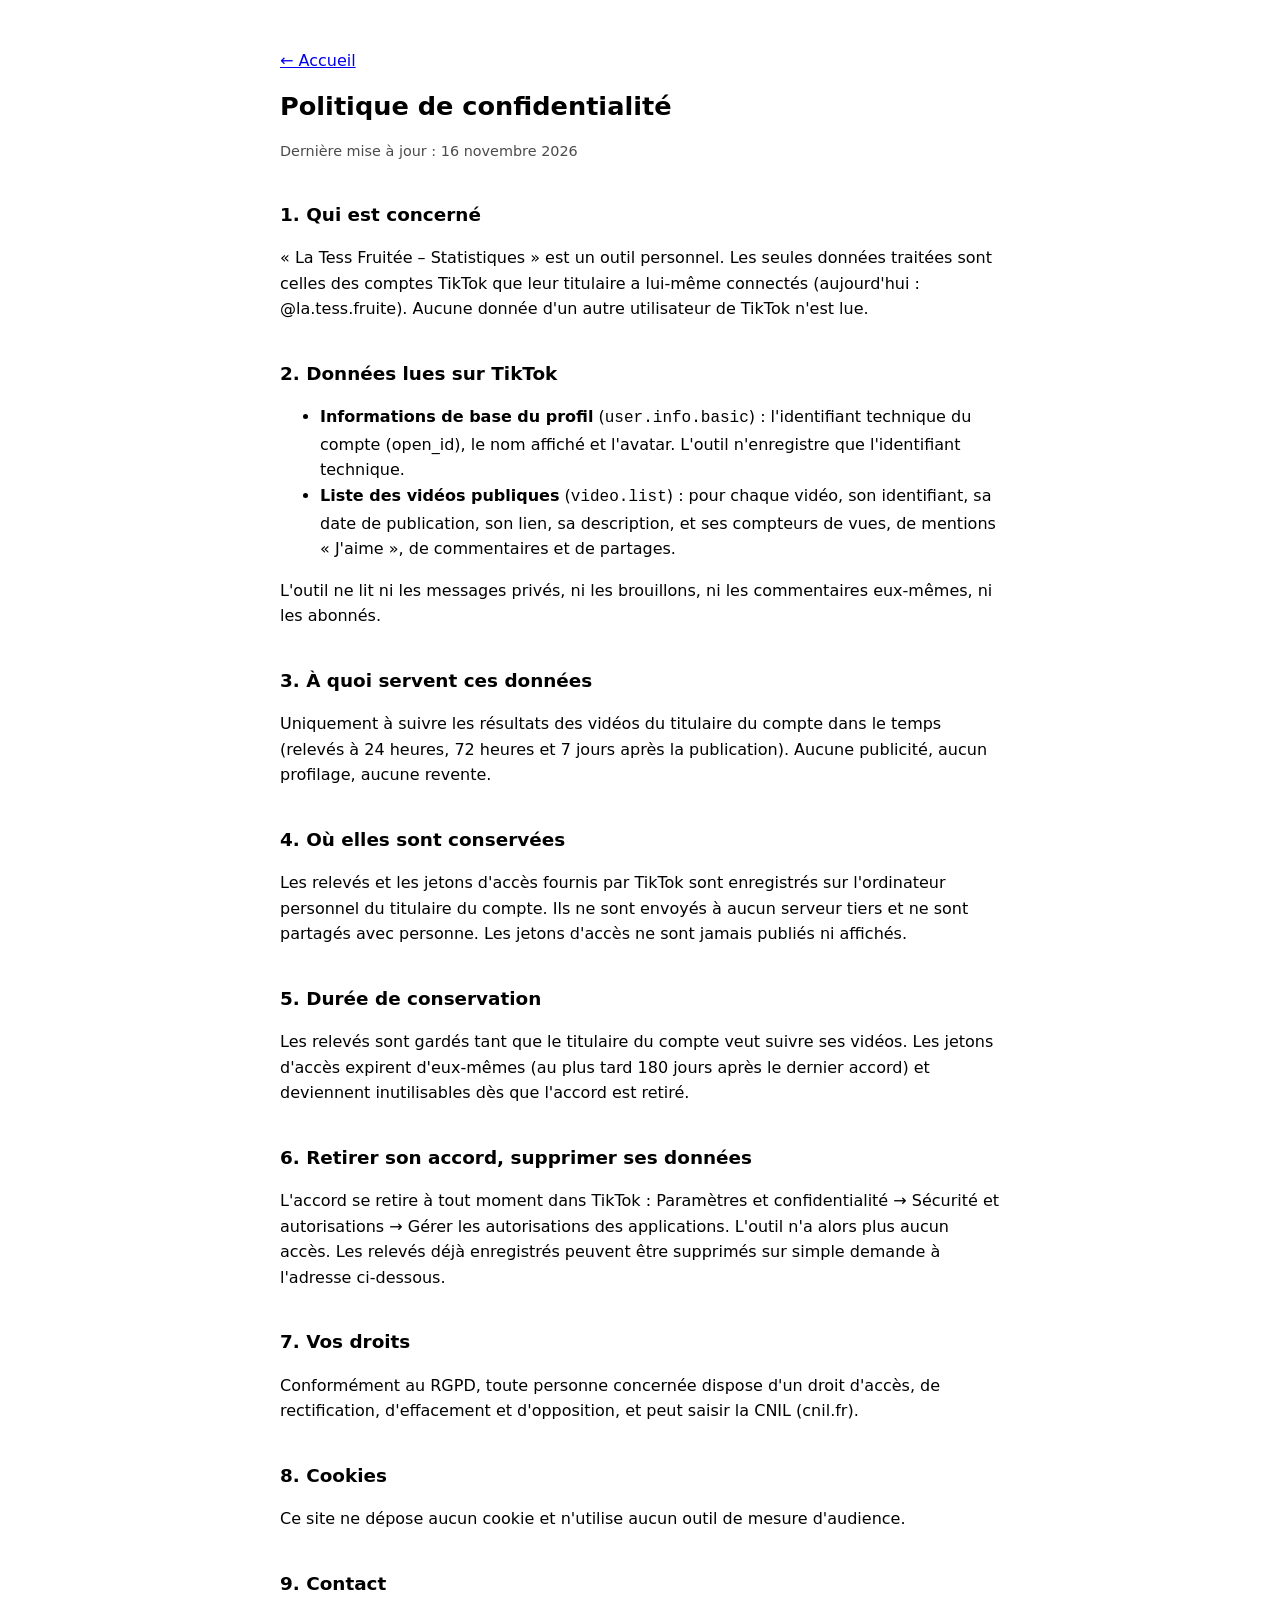
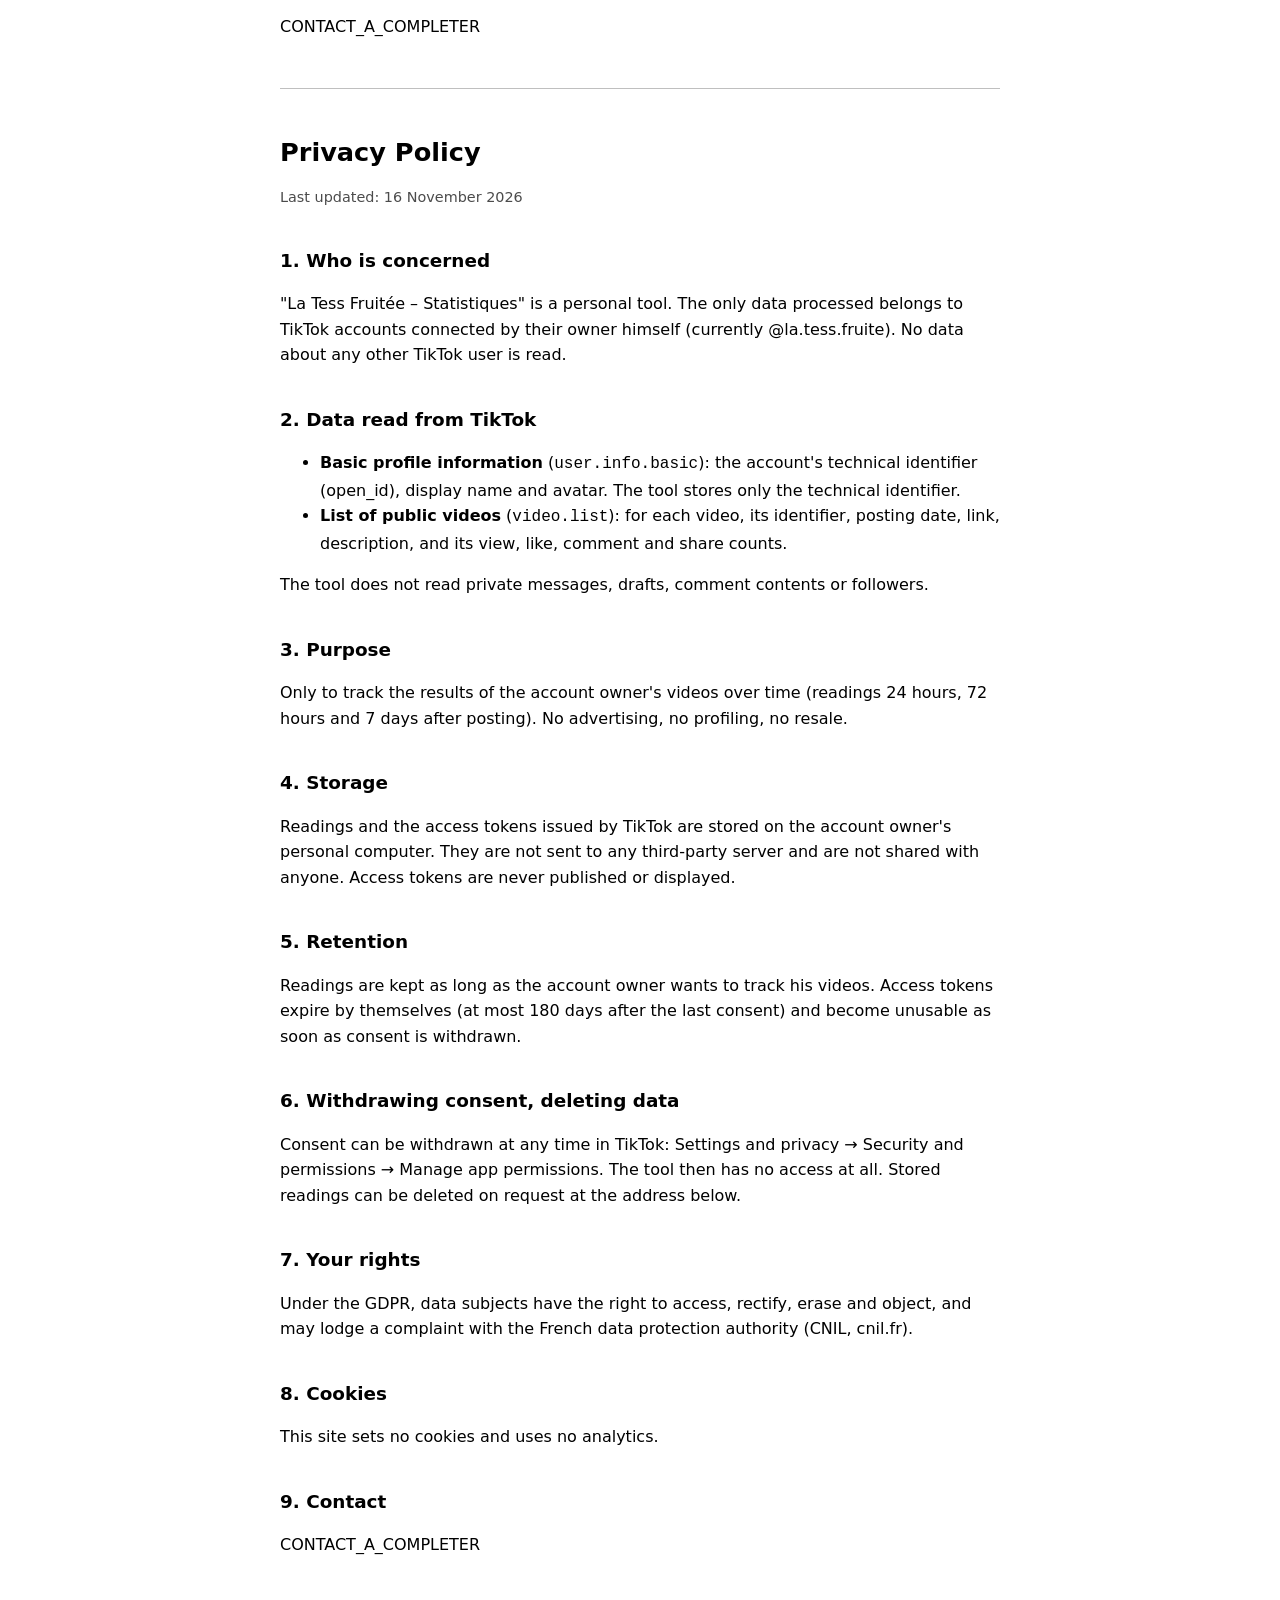
==== confidentialite.html @ 5ef8bf2a "Pages legales : conditions d'utilisation et politique de confidentialite" ====
<!doctype html>
<html lang="fr">
<head>
<meta charset="utf-8">
<meta name="viewport" content="width=device-width, initial-scale=1">
<title>Politique de confidentialité – La Tess Fruitée – Statistiques</title>
<link rel="stylesheet" href="style.css">
</head>
<body>
<main>
  <p><a href="index.html">← Accueil</a></p>
  <h1>Politique de confidentialité</h1>
  <p class="maj">Dernière mise à jour : 16 novembre 2026</p>

  <h2>1. Qui est concerné</h2>
  <p>« La Tess Fruitée – Statistiques » est un outil personnel. Les seules données traitées sont celles des comptes
    TikTok que leur titulaire a lui-même connectés (aujourd'hui : @la.tess.fruite). Aucune donnée d'un autre
    utilisateur de TikTok n'est lue.</p>

  <h2>2. Données lues sur TikTok</h2>
  <ul>
    <li><strong>Informations de base du profil</strong> (<code>user.info.basic</code>) : l'identifiant technique du
      compte (open_id), le nom affiché et l'avatar. L'outil n'enregistre que l'identifiant technique.</li>
    <li><strong>Liste des vidéos publiques</strong> (<code>video.list</code>) : pour chaque vidéo, son identifiant,
      sa date de publication, son lien, sa description, et ses compteurs de vues, de mentions « J'aime », de
      commentaires et de partages.</li>
  </ul>
  <p>L'outil ne lit ni les messages privés, ni les brouillons, ni les commentaires eux-mêmes, ni les abonnés.</p>

  <h2>3. À quoi servent ces données</h2>
  <p>Uniquement à suivre les résultats des vidéos du titulaire du compte dans le temps (relevés à 24 heures,
    72 heures et 7 jours après la publication). Aucune publicité, aucun profilage, aucune revente.</p>

  <h2>4. Où elles sont conservées</h2>
  <p>Les relevés et les jetons d'accès fournis par TikTok sont enregistrés sur l'ordinateur personnel du titulaire
    du compte. Ils ne sont envoyés à aucun serveur tiers et ne sont partagés avec personne. Les jetons d'accès ne
    sont jamais publiés ni affichés.</p>

  <h2>5. Durée de conservation</h2>
  <p>Les relevés sont gardés tant que le titulaire du compte veut suivre ses vidéos. Les jetons d'accès expirent
    d'eux-mêmes (au plus tard 180 jours après le dernier accord) et deviennent inutilisables dès que l'accord est retiré.</p>

  <h2>6. Retirer son accord, supprimer ses données</h2>
  <p>L'accord se retire à tout moment dans TikTok : Paramètres et confidentialité → Sécurité et autorisations →
    Gérer les autorisations des applications. L'outil n'a alors plus aucun accès. Les relevés déjà enregistrés
    peuvent être supprimés sur simple demande à l'adresse ci-dessous.</p>

  <h2>7. Vos droits</h2>
  <p>Conformément au RGPD, toute personne concernée dispose d'un droit d'accès, de rectification, d'effacement et
    d'opposition, et peut saisir la CNIL (cnil.fr).</p>

  <h2>8. Cookies</h2>
  <p>Ce site ne dépose aucun cookie et n'utilise aucun outil de mesure d'audience.</p>

  <h2>9. Contact</h2>
  <p><span class="contact">CONTACT_A_COMPLETER</span></p>

  <hr>

  <h1 lang="en">Privacy Policy</h1>
  <div lang="en">
  <p class="maj">Last updated: 16 November 2026</p>

  <h2>1. Who is concerned</h2>
  <p>"La Tess Fruitée – Statistiques" is a personal tool. The only data processed belongs to TikTok accounts
    connected by their owner himself (currently @la.tess.fruite). No data about any other TikTok user is read.</p>

  <h2>2. Data read from TikTok</h2>
  <ul>
    <li><strong>Basic profile information</strong> (<code>user.info.basic</code>): the account's technical
      identifier (open_id), display name and avatar. The tool stores only the technical identifier.</li>
    <li><strong>List of public videos</strong> (<code>video.list</code>): for each video, its identifier, posting
      date, link, description, and its view, like, comment and share counts.</li>
  </ul>
  <p>The tool does not read private messages, drafts, comment contents or followers.</p>

  <h2>3. Purpose</h2>
  <p>Only to track the results of the account owner's videos over time (readings 24 hours, 72 hours and 7 days
    after posting). No advertising, no profiling, no resale.</p>

  <h2>4. Storage</h2>
  <p>Readings and the access tokens issued by TikTok are stored on the account owner's personal computer. They are
    not sent to any third-party server and are not shared with anyone. Access tokens are never published or
    displayed.</p>

  <h2>5. Retention</h2>
  <p>Readings are kept as long as the account owner wants to track his videos. Access tokens expire by themselves
    (at most 180 days after the last consent) and become unusable as soon as consent is withdrawn.</p>

  <h2>6. Withdrawing consent, deleting data</h2>
  <p>Consent can be withdrawn at any time in TikTok: Settings and privacy → Security and permissions → Manage app
    permissions. The tool then has no access at all. Stored readings can be deleted on request at the address
    below.</p>

  <h2>7. Your rights</h2>
  <p>Under the GDPR, data subjects have the right to access, rectify, erase and object, and may lodge a complaint
    with the French data protection authority (CNIL, cnil.fr).</p>

  <h2>8. Cookies</h2>
  <p>This site sets no cookies and uses no analytics.</p>

  <h2>9. Contact</h2>
  <p><span class="contact">CONTACT_A_COMPLETER</span></p>
  </div>
</main>
</body>
</html>
---- style.css ----
:root { color-scheme: light dark; }
body { margin: 0; font: 16px/1.6 system-ui, -apple-system, "Segoe UI", sans-serif; }
main { max-width: 720px; margin: 0 auto; padding: 32px 16px 64px; }
h1 { font-size: 1.6rem; line-height: 1.25; }
h2 { font-size: 1.15rem; margin-top: 2em; }
.maj { opacity: .7; font-size: .9rem; }
hr { margin: 3em 0; border: 0; border-top: 1px solid currentColor; opacity: .25; }
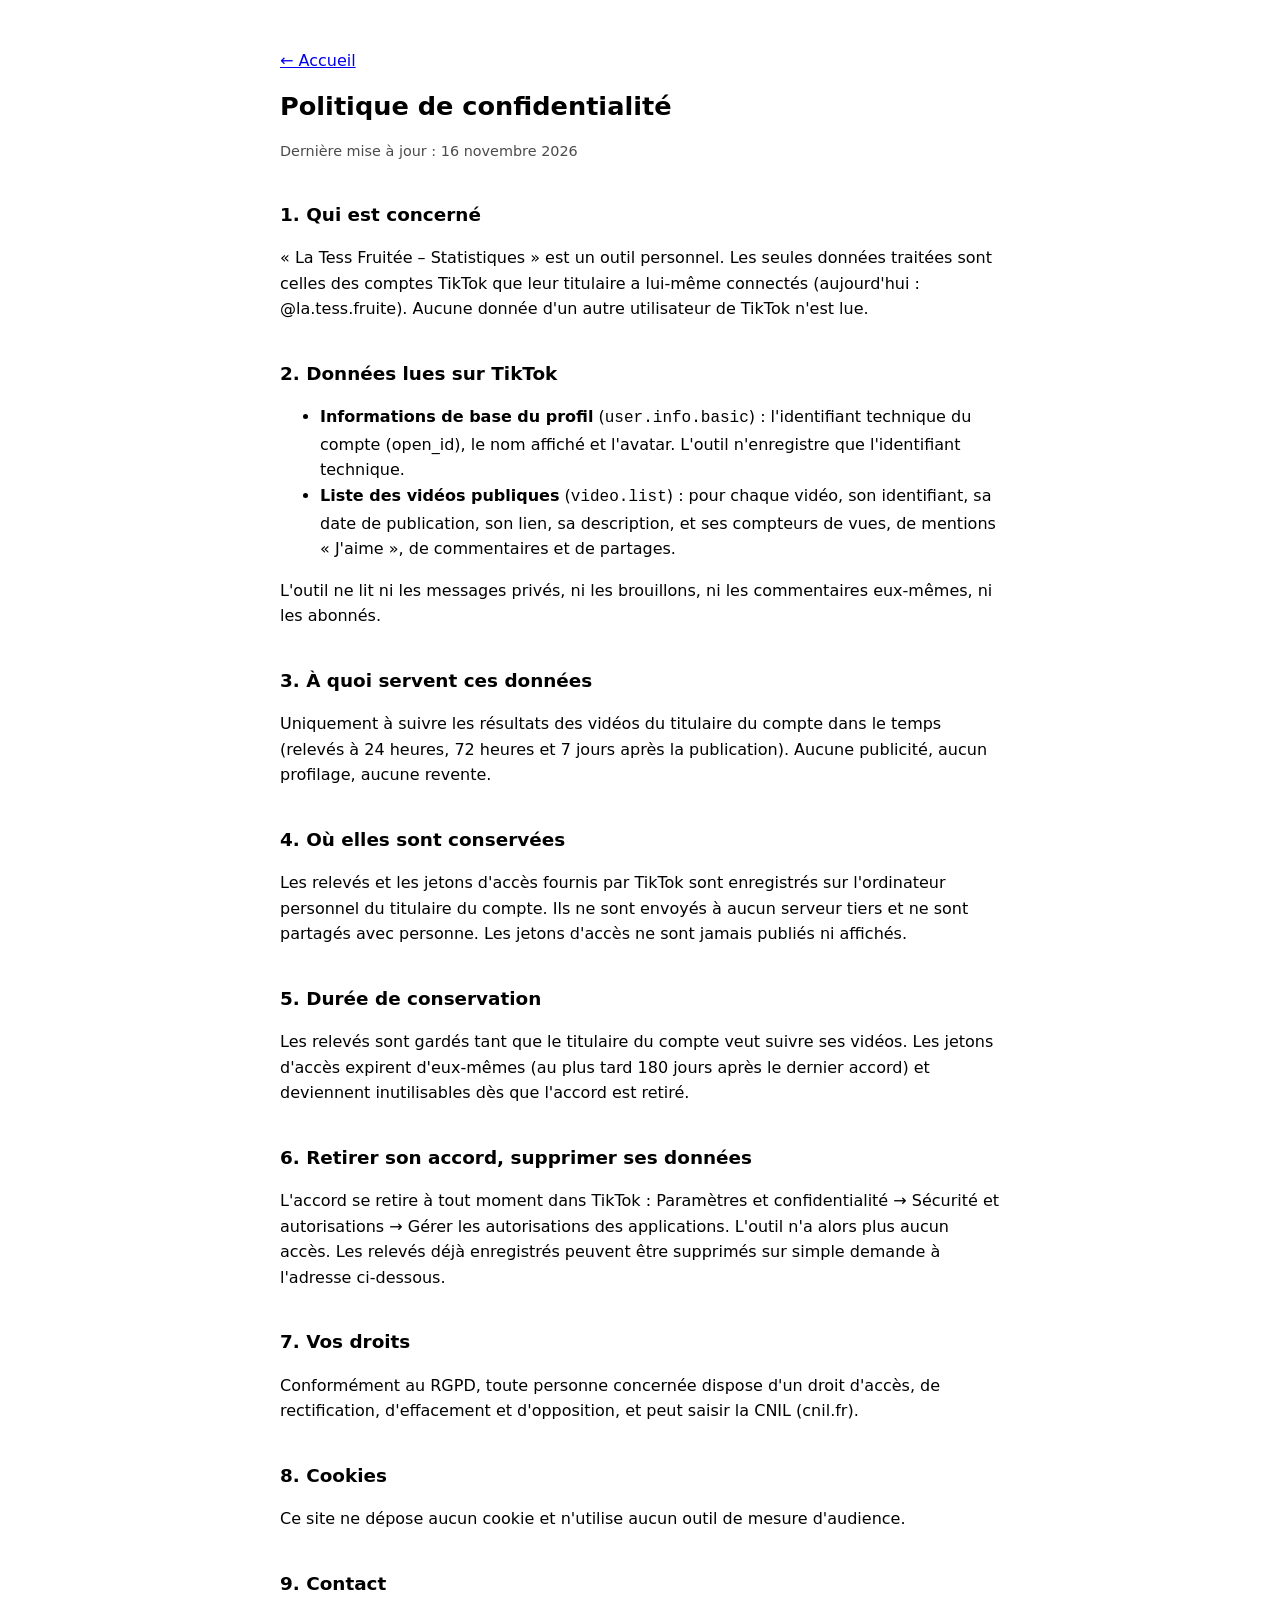
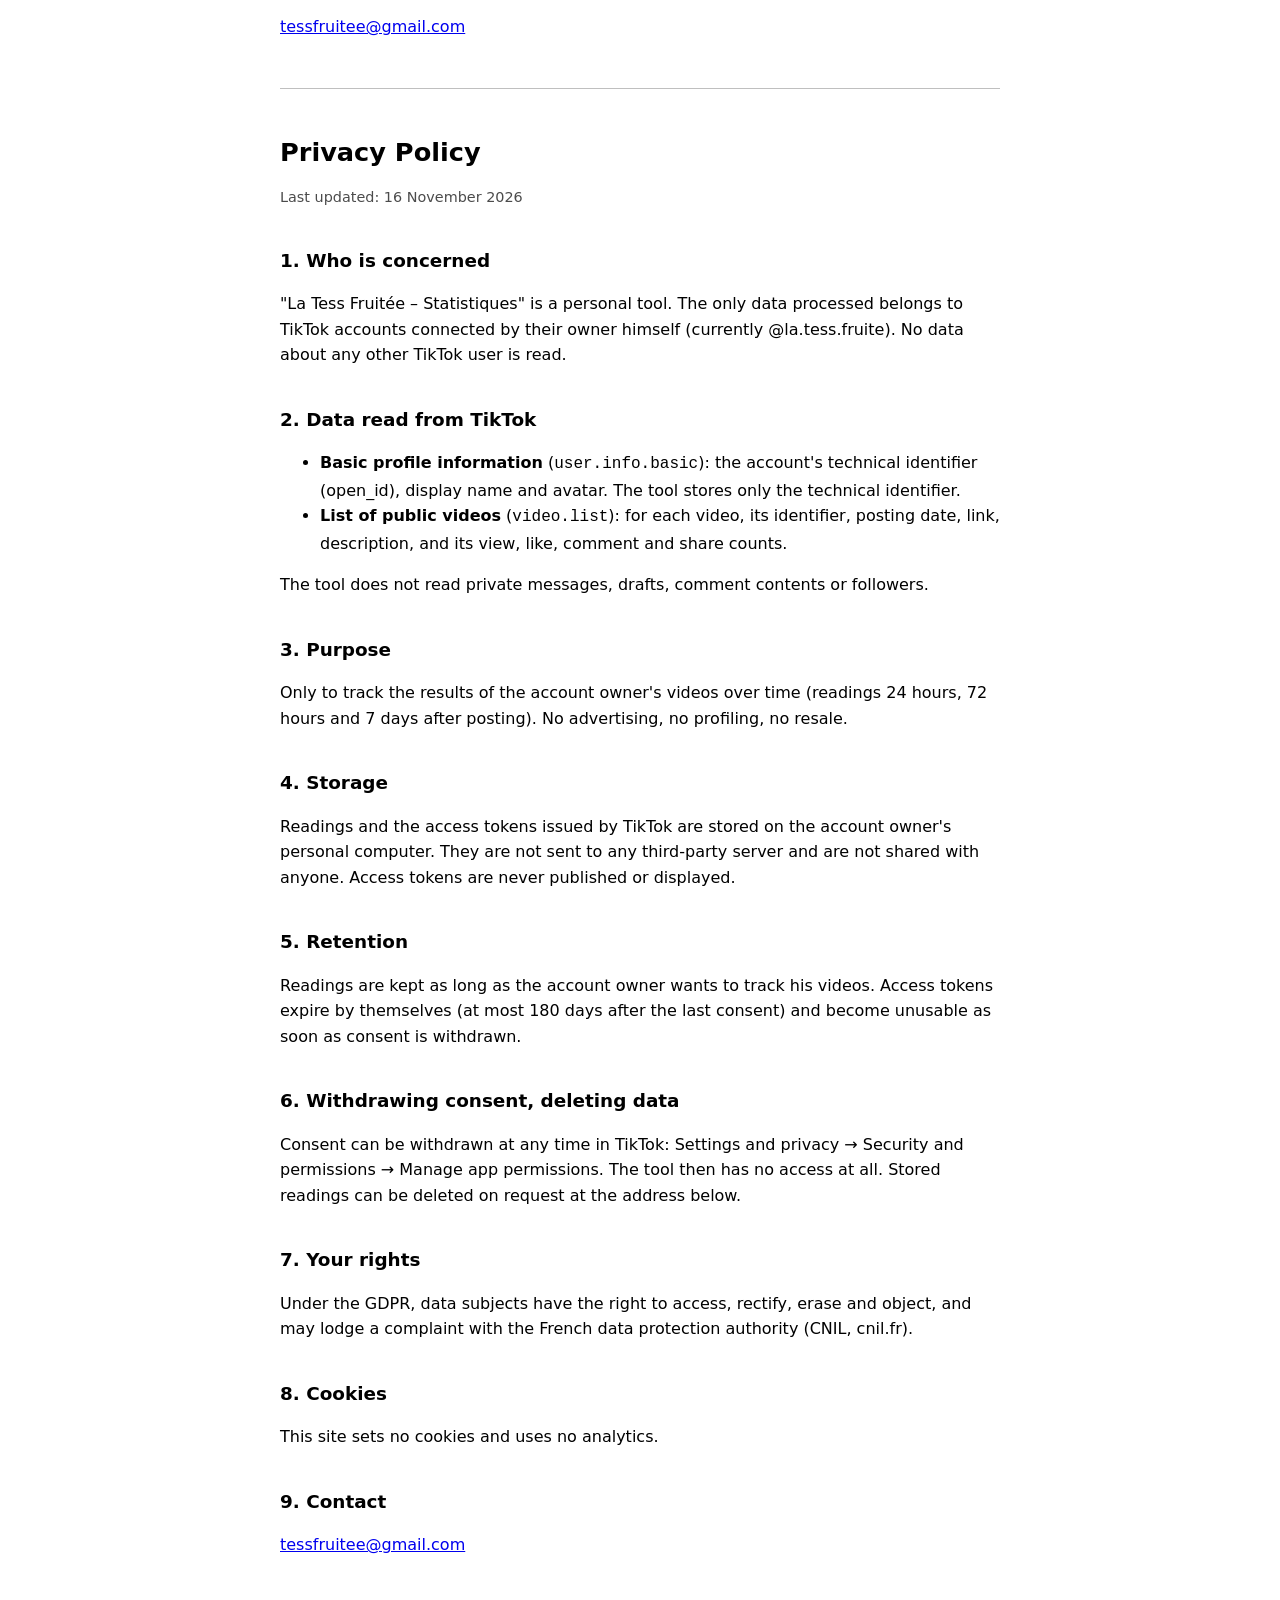
==== commit 87993739: "Adresse de contact" ====
--- a/confidentialite.html
+++ b/confidentialite.html
@@ -53,7 +53,7 @@
   <p>Ce site ne dépose aucun cookie et n'utilise aucun outil de mesure d'audience.</p>
 
   <h2>9. Contact</h2>
-  <p><span class="contact">CONTACT_A_COMPLETER</span></p>
+  <p><a href="mailto:tessfruitee@gmail.com">tessfruitee@gmail.com</a></p>
 
   <hr>
 
@@ -100,7 +100,7 @@
   <p>This site sets no cookies and uses no analytics.</p>
 
   <h2>9. Contact</h2>
-  <p><span class="contact">CONTACT_A_COMPLETER</span></p>
+  <p><a href="mailto:tessfruitee@gmail.com">tessfruitee@gmail.com</a></p>
   </div>
 </main>
 </body>
